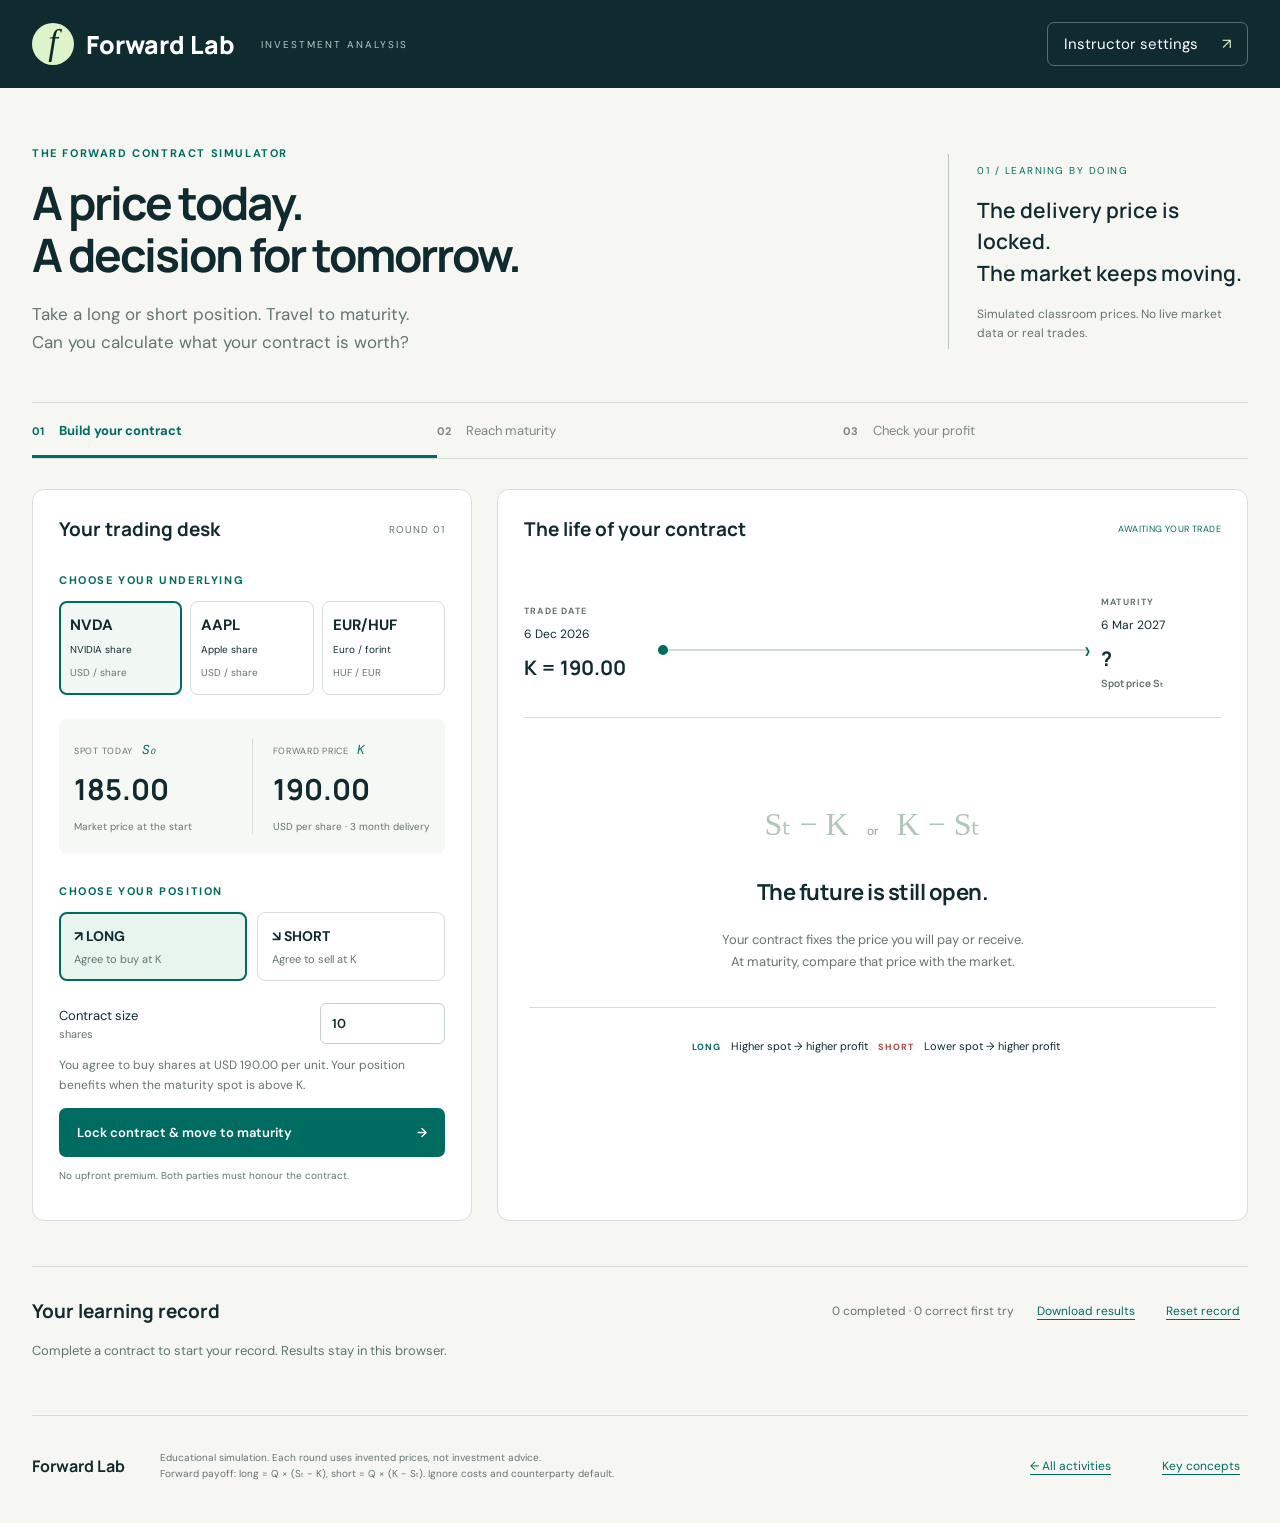
==== forward-lab/index.html @ b8fe4062 "Add files via upload" ====
<!DOCTYPE html><html lang="en"><head><meta charset="UTF-8"><meta name="viewport" content="width=device-width,initial-scale=1"><title>Forward Lab · Trade, wait, calculate</title><meta name="description" content="A classroom simulator for long and short forward positions. Choose a trade, move to maturity, and calculate your profit."><link rel="stylesheet" href="style.css"></head><body>
<header><a class="brand" href="../" aria-label="Back to BGE Learning Lab"><span class="mark">f</span>Forward Lab<span class="tag">INVESTMENT ANALYSIS</span></a><button id="teacherToggle" class="header-button" aria-expanded="false">Instructor settings <span>↗</span></button></header>
<main><section class="intro"><div><div class="eyebrow">THE FORWARD CONTRACT SIMULATOR</div><h1>A price today.<br>A decision for tomorrow.</h1><p>Take a long or short position. Travel to maturity.<br>Can you calculate what your contract is worth?</p></div><aside class="intro-note"><span>01 / LEARNING BY DOING</span><p>The delivery price is locked.<br>The market keeps moving.</p><small>Simulated classroom prices. No live market data or real trades.</small></aside></section>
<section id="teacherPanel" class="teacher" hidden><h2>Set up a classroom scenario</h2><p>Changes apply to the next contract. All prices must use the quote currency shown below.</p><div class="teacher-grid"><label>Spot price today<input id="customSpot" type="number" min="0.01" step="0.01"></label><label>Forward delivery price<input id="customK" type="number" min="0.01" step="0.01"></label><label>Maturity scenario<select id="scenario"><option value="random">Random market move</option><option value="up">Market rises</option><option value="down">Market falls</option><option value="flat">Spot equals delivery price</option><option value="custom">Custom maturity spot</option></select></label><label>Custom maturity spot<input id="customST" type="number" min="0" step="0.01" value="200"></label><label>Contract horizon<select id="horizon"><option value="1">1 month</option><option value="3" selected>3 months</option><option value="6">6 months</option></select></label><label>Travel animation<select id="speed"><option value="4">4 seconds</option><option value="8">8 seconds</option><option value="0">Instant</option></select></label></div><p class="fine">The quoted forward price is an input, not a forecast. This exercise does not model dividends, financing, margin or fees.</p></section>
<nav class="steps" aria-label="Trade stages"><span id="step1" class="active"><b>01</b> Build your contract</span><span id="step2"><b>02</b> Reach maturity</span><span id="step3"><b>03</b> Check your profit</span></nav>
<div class="workspace"><section class="trade-section"><div class="section-head"><h2>Your trading desk</h2><span id="roundLabel">ROUND 01</span></div><fieldset id="contractInputs"><legend class="sr-only">Contract choices</legend><label class="label">CHOOSE YOUR UNDERLYING</label><div class="assets" role="group" aria-label="Underlying asset"><button data-asset="nvda" class="asset selected" aria-pressed="true"><b>NVDA</b><span>NVIDIA share</span><small>USD / share</small></button><button data-asset="aapl" class="asset" aria-pressed="false"><b>AAPL</b><span>Apple share</span><small>USD / share</small></button><button data-asset="eurhuf" class="asset" aria-pressed="false"><b>EUR/HUF</b><span>Euro / forint</span><small>HUF / EUR</small></button></div>
<div class="quotes"><div><span>SPOT TODAY <i>S₀</i></span><strong id="spotPrice"></strong><small>Market price at the start</small></div><div><span>FORWARD PRICE <i>K</i></span><strong id="forwardPrice"></strong><small id="forwardTenor">Fixed for delivery in 3 months</small></div></div><label class="label">CHOOSE YOUR POSITION</label><div class="positions"><button id="longBtn" class="position selected" aria-pressed="true"><b>↗ LONG</b><span>Agree to buy at K</span></button><button id="shortBtn" class="position" aria-pressed="false"><b>↘ SHORT</b><span>Agree to sell at K</span></button></div><div class="size-row"><label for="quantity">Contract size <span id="unitText">shares</span></label><input id="quantity" type="number" value="10" min="1" max="1000000" step="1"></div><p id="positionHint" class="hint"></p></fieldset><button id="tradeButton" class="primary">Lock contract & move to maturity <span>→</span></button><p class="fine" id="contractNote">No upfront premium. Both parties must honour the contract.</p><div id="deskMessage" class="desk-message" role="status"></div></section>
<section class="outcome-section"><div class="section-head"><h2>The life of your contract</h2><span id="marketStatus" class="status">AWAITING YOUR TRADE</span></div><div class="timeline"><div><b>TRADE DATE</b><span id="startDate"></span><strong id="timelineK"></strong></div><div class="track"><span id="traveller"></span></div><div><b>MATURITY</b><span id="endDate"></span><strong id="maturityPrice">? <small>Spot price Sₜ</small></strong></div></div>
<div id="emptyState" class="empty-state"><div class="empty-symbol">Sₜ − K<span>or</span>K − Sₜ</div><h3>The future is still open.</h3><p>Your contract fixes the price you will pay or receive.<br>At maturity, compare that price with the market.</p><div class="rule"><span>LONG</span> Higher spot → higher profit <span>SHORT</span> Lower spot → higher profit</div></div>
<div id="travelling" hidden class="travel-state"><span class="pulse"></span><h3>Time is passing. Your delivery price stays fixed.</h3><p id="travelText"></p><button id="skipButton" class="secondary">Skip to maturity →</button></div>
<div id="question" hidden><div class="maturity-callout"><span>THE MARKET HAS MOVED</span><h3 id="outcomeTitle"></h3><p id="outcomeDescription"></p></div><form id="answerForm"><label for="answer">What is your total profit or loss?</label><div class="answer-row"><input id="answer" type="text" inputmode="decimal" placeholder="e.g. −250" autocomplete="off" required><span id="answerCurrency">USD</span><button class="primary" id="checkButton" type="submit">Check answer</button></div><small>Enter a negative number for a loss. Answers within ±2% are accepted (minimum tolerance: 0.01). No thousands separators.</small></form><div id="feedback" role="status" aria-live="polite"></div><button id="revealButton" class="text-button">Show the solution</button></div>
<div id="solution" hidden><div id="resultBanner" class="result-banner"></div><div class="equation" id="equation"></div><div id="explanation" class="explanation"></div><div id="chart" class="chart" role="img"></div><p class="fine">The chart shows the contract payoff per unit. The calculation above includes the full contract size.</p><button id="nextButton" class="primary">Try another contract <span>→</span></button></div></section></div>
<section class="history"><div class="section-head"><h2>Your learning record</h2><div><span id="score">0 completed</span><button class="text-button" id="exportButton">Download results</button><button class="text-button" id="clearButton">Reset record</button></div></div><p id="historyEmpty">Complete a contract to start your record. Results stay in this browser.</p><div class="table-wrap"><table id="historyTable" hidden><thead><tr><th>Round</th><th>Asset</th><th>Position</th><th>K</th><th>Sₜ</th><th>Size</th><th>Total P/L</th><th>First try</th></tr></thead><tbody id="historyBody"></tbody></table></div></section>
<footer><b>Forward Lab</b><p>Educational simulation. Each round uses invented prices, not investment advice.<br>Forward payoff: long = Q × (Sₜ − K), short = Q × (K − Sₜ). Ignore costs and counterparty default.</p><a class="text-button" href="../">← All activities</a><button id="helpButton" class="text-button">Key concepts</button></footer>
<dialog id="help"><button id="closeHelp" class="close" aria-label="Close">×</button><h2>Three prices, one contract</h2><p><b>S₀: spot today.</b> The price for an immediate transaction at the trade date.</p><p><b>K: delivery price.</b> Agreed now for a compulsory exchange at maturity. It stays fixed for this contract.</p><p><b>Sₜ: spot at maturity.</b> The market price when the contract expires. This is the price you compare with K.</p><p><b>Long:</b> you agree to buy. Payoff per unit = Sₜ − K.</p><p><b>Short:</b> you agree to sell. Payoff per unit = K − Sₜ.</p><p>For EUR/HUF, the underlying is EUR and all profits are in HUF. For shares, all profits are in USD. The opening spot price is context and does not enter the terminal forward payoff.</p><p>We use a cash-settled illustration. The payment equals the economic payoff of physical delivery. A newly agreed fair forward has zero initial value. This simulator takes its quoted delivery price as given.</p></dialog>
</main><script src="app.js"></script></body></html>
---- forward-lab/style.css ----
@import url('https://fonts.googleapis.com/css2?family=DM+Sans:wght@400;500;600;700&family=Manrope:wght@400;500;600;700;800&display=swap');
:root{--ink:#102b30;--muted:#637473;--teal:#006b60;--green:#1c805d;--red:#b1443f;--line:#d7ded9;--paper:#f6f7f2}*{box-sizing:border-box}body{margin:0;background:var(--paper);color:var(--ink);font:15px 'DM Sans',Arial,sans-serif}button,input,select{font:inherit}button{cursor:pointer}button:disabled{cursor:default;opacity:.6}button:focus-visible,input:focus-visible,select:focus-visible,a:focus-visible{outline:3px solid #dfaa3e;outline-offset:4px}header{background:var(--ink);height:88px;display:flex;align-items:center;justify-content:space-between;padding:0 max(32px,calc((100vw - 1320px)/2));color:white}.brand{display:flex;gap:12px;align-items:center;text-decoration:none;color:white;font:800 25px Manrope,Arial}.mark{font:italic 35px Georgia;background:#ddf3c9;color:var(--ink);width:42px;height:42px;text-align:center;border-radius:50%}.tag{font:10px 'DM Sans',Arial;letter-spacing:2px;margin-left:14px;color:#b6cbc6}.header-button{border:1px solid #55706f;background:transparent;border-radius:7px;padding:11px 16px;color:white}.header-button span{margin-left:20px;color:#ddf3c9}main{max-width:1320px;margin:auto;padding:0 32px}.intro{padding:58px 0 46px;display:flex;justify-content:space-between;gap:40px;align-items:center}.eyebrow,.label{letter-spacing:1.6px;font-size:11px;font-weight:700;color:var(--teal)}h1{font:700 clamp(35px,3.6vw,53px)/1.12 Manrope,Arial;letter-spacing:-2px;margin:17px 0 20px}p{line-height:1.65}.intro p{font-size:17px;color:var(--muted);margin-bottom:0}.intro-note{border-left:1px solid #b6c8bd;padding:5px 0 5px 28px;max-width:300px}.intro-note>span{font-size:10px;letter-spacing:1.5px;color:var(--teal)}.intro-note p{font:600 21px/1.5 Manrope,Arial;color:var(--ink);margin:16px 0}.intro-note small{font-size:12px;color:var(--muted);line-height:1.6;display:block}.steps{display:flex;border-top:1px solid var(--line);border-bottom:1px solid var(--line);margin-bottom:30px}.steps>span{flex:1;padding:19px 0;font-size:13px;color:#7b8883}.steps b{font-size:11px;margin-right:12px}.steps .active{color:var(--teal);box-shadow:inset 0 -3px var(--teal);font-weight:bold}.workspace{display:grid;grid-template-columns:440px 1fr;gap:25px}.trade-section,.outcome-section{background:white;border:1px solid var(--line);border-radius:12px;padding:26px;min-width:0}.section-head{display:flex;align-items:center;justify-content:space-between;gap:12px;margin-bottom:27px}h2{font:700 19px Manrope,Arial;margin:0}.section-head>span{font-size:10px;letter-spacing:1px;color:var(--muted)}fieldset{border:0;padding:0;margin:0;min-width:0}.assets{display:flex;gap:8px;margin:12px 0 24px}.asset{flex:1;background:white;border:1px solid var(--line);border-radius:8px;text-align:left;padding:13px 10px;color:var(--ink)}.asset b{display:block;font-size:15px}.asset span{display:block;font-size:10px;margin:8px 0 5px}.asset small{color:var(--muted);font-size:10px}.asset.selected{border:2px solid var(--teal);padding:12px 9px;background:#f1f8f4}.quotes{display:flex;gap:20px;background:#f6f8f5;padding:20px 15px;margin-bottom:26px;border-radius:8px}.quotes>div{flex:1}.quotes>div+div{border-left:1px solid var(--line);padding-left:20px}.quotes span{font-size:9px;letter-spacing:.7px;color:var(--muted)}.quotes i{font-size:13px;color:var(--teal);padding-left:6px}.quotes strong{font:700 29px Manrope,Arial;display:block;margin:10px 0}.quotes small{display:block;font-size:10px;color:var(--muted);line-height:1.5}.positions{display:flex;gap:10px;margin:12px 0 22px}.position{flex:1;padding:14px;border-radius:8px;background:white;border:1px solid var(--line);text-align:left;color:var(--ink)}.position b{display:block;font-size:14px}.position span{display:block;font-size:11px;margin-top:7px;color:var(--muted)}.position.selected{background:#e8f4ee;border:2px solid var(--teal);padding:13px}.position#shortBtn.selected{background:#fcf0ec;border-color:var(--red)}.size-row{display:flex;justify-content:space-between;align-items:center;font-size:13px}.size-row label span{display:block;color:var(--muted);font-size:11px;margin-top:3px}input,select{border:1px solid #c4d2c9;border-radius:6px;padding:11px;background:white;color:var(--ink);min-width:0}.size-row input{width:125px;font-weight:600}.hint{font-size:12px;color:var(--muted);min-height:40px}.primary{display:flex;justify-content:space-between;gap:14px;align-items:center;background:var(--teal);border:0;color:white;padding:16px 18px;border-radius:7px;font-weight:600;font-size:13px;transition:background .2s}.primary:hover{background:#004d46}#tradeButton,#nextButton{width:100%}.fine{font-size:10px;color:var(--muted);line-height:1.7}.status{font-size:9px!important;color:var(--teal)!important;letter-spacing:.4px!important}.timeline{display:flex;align-items:center;gap:14px;margin:10px 0 32px;padding:21px 0 27px;border-bottom:1px solid var(--line)}.timeline>div:not(.track){min-width:120px}.timeline b{font-size:9px;letter-spacing:1.2px;color:var(--muted)}.timeline span:not(#traveller){display:block;font-size:12px;margin-top:7px}.timeline strong{display:block;font:700 20px Manrope,Arial;margin-top:12px}.timeline small{font-size:10px;display:block;color:var(--muted);margin-top:4px}.track{flex:1;height:2px;background:#d1ded5;position:relative;margin-top:20px}.track:after{content:'›';position:absolute;right:-4px;top:-15px;color:var(--teal);font-size:25px}#traveller{display:block;width:10px;height:10px;position:absolute;top:-4px;left:0;background:var(--teal);border-radius:50%}.empty-state{text-align:center;padding:35px 5px 5px}.empty-symbol{font:500 32px Georgia;color:#b0c6b9;margin:20px 0 34px}.empty-symbol span{font:12px 'DM Sans',Arial;margin:0 18px;color:#8e9e92}h3{font:700 22px Manrope,Arial;letter-spacing:-.5px}.empty-state p{font-size:13px;color:var(--muted)}.rule{font-size:11px;line-height:2.7;border-top:1px solid var(--line);padding-top:24px;margin-top:35px}.rule span{font-size:9px;letter-spacing:1px;font-weight:bold;color:var(--teal);margin:0 7px}.rule span:nth-child(2){color:var(--red)}.travel-state{text-align:center;padding:50px 12px}.travel-state p{color:var(--muted)}.pulse{display:inline-block;width:24px;height:24px;background:#b5d5c2;border-radius:50%;animation:pulse 1s infinite}@keyframes pulse{50%{transform:scale(1.5);opacity:.3}}.secondary{background:white;border:1px solid var(--teal);padding:12px 20px;border-radius:6px;color:var(--teal)}.maturity-callout>span{font-size:10px;color:var(--teal);letter-spacing:1.3px}.maturity-callout h3{margin:12px 0;font-size:26px}.maturity-callout p{color:var(--muted);font-size:13px}form{margin-top:24px}form label{font-weight:700;font-size:15px;display:block;margin-bottom:13px}.answer-row{display:flex;align-items:center;gap:10px}.answer-row input{width:140px;flex:1;font-size:20px}.answer-row>span{font-size:12px}form small{font-size:10px;color:var(--muted);display:block;margin-top:12px}#feedback{margin-top:16px;font-size:13px;line-height:1.6}.text-button{background:transparent;border:0;color:var(--teal);font-size:12px;text-decoration:underline;text-underline-offset:4px;padding:8px}.result-banner{font:700 25px Manrope,Arial;margin-bottom:16px}.positive{color:var(--green)}.negative{color:var(--red)}.equation{font:600 18px/1.8 Manrope,Arial;background:#f4f7f1;border-left:3px solid var(--teal);padding:14px 17px;margin-bottom:16px}.explanation{font-size:13px;line-height:1.7;color:var(--muted)}.chart svg{width:100%;height:auto;display:block;margin-top:15px}.history{margin-top:45px;padding-top:28px;border-top:1px solid var(--line)}.history .section-head{margin-bottom:12px}.history .section-head>div{display:flex;align-items:center;gap:15px}.history #score{font-size:12px;color:var(--muted)}#historyEmpty{font-size:13px;color:var(--muted)}.table-wrap{overflow:auto}table{width:100%;border-collapse:collapse;text-align:left;font-size:12px}th{font-size:10px;letter-spacing:.4px;color:var(--muted);padding:15px 10px;border-bottom:1px solid var(--line)}td{padding:15px 10px;border-bottom:1px solid var(--line);white-space:nowrap}footer{display:flex;align-items:center;gap:35px;margin:40px 0 30px;border-top:1px solid var(--line);padding-top:24px}footer b{font:700 16px Manrope,Arial;white-space:nowrap}footer p{font-size:10px;color:var(--muted);flex:1}.teacher{background:#e9f0e6;padding:25px;border-radius:10px;margin-bottom:30px}.teacher p{font-size:12px}.teacher-grid{display:grid;grid-template-columns:repeat(3,1fr);gap:16px}.teacher label{font-size:12px}.teacher input,.teacher select{display:block;width:100%;margin-top:7px}.desk-message{font-size:12px;line-height:1.7;color:var(--red)}dialog{max-width:650px;width:90%;border:0;border-radius:12px;padding:35px;color:var(--ink);box-shadow:0 20px 100px #0003}dialog::backdrop{background:#102b30aa}dialog p{font-size:14px}.close{float:right;border:0;background:none;font-size:28px;color:var(--ink)}[hidden]{display:none!important}.sr-only{position:absolute;width:1px;height:1px;overflow:hidden;clip:rect(0,0,0,0)}@media(max-width:1050px){.workspace{grid-template-columns:380px 1fr}.trade-section,.outcome-section{padding:20px}.answer-row{flex-wrap:wrap}.answer-row .primary{width:100%}.intro-note{max-width:240px}.timeline{gap:7px}.timeline>div:not(.track){min-width:100px}}@media(max-width:800px){header{height:72px;padding:0 20px}.brand{font-size:20px}.tag{display:none}.header-button{font-size:11px;padding:10px}.header-button span{display:none}main{padding:0 20px}.intro{padding:35px 0;gap:20px}.intro-note{display:none}h1{font-size:40px}.intro p{font-size:14px}.steps>span{font-size:10px;padding:16px 5px}.steps b{margin-right:4px}.workspace{grid-template-columns:1fr}.teacher-grid{grid-template-columns:1fr 1fr}.history .section-head{align-items:flex-start;flex-direction:column}.history .section-head>div{gap:8px}footer{gap:15px;flex-wrap:wrap}footer p{min-width:200px}.empty-state{padding:15px 0}.timeline .track{min-width:40px}}@media(prefers-reduced-motion:reduce){*{animation:none!important;transition:none!important}}
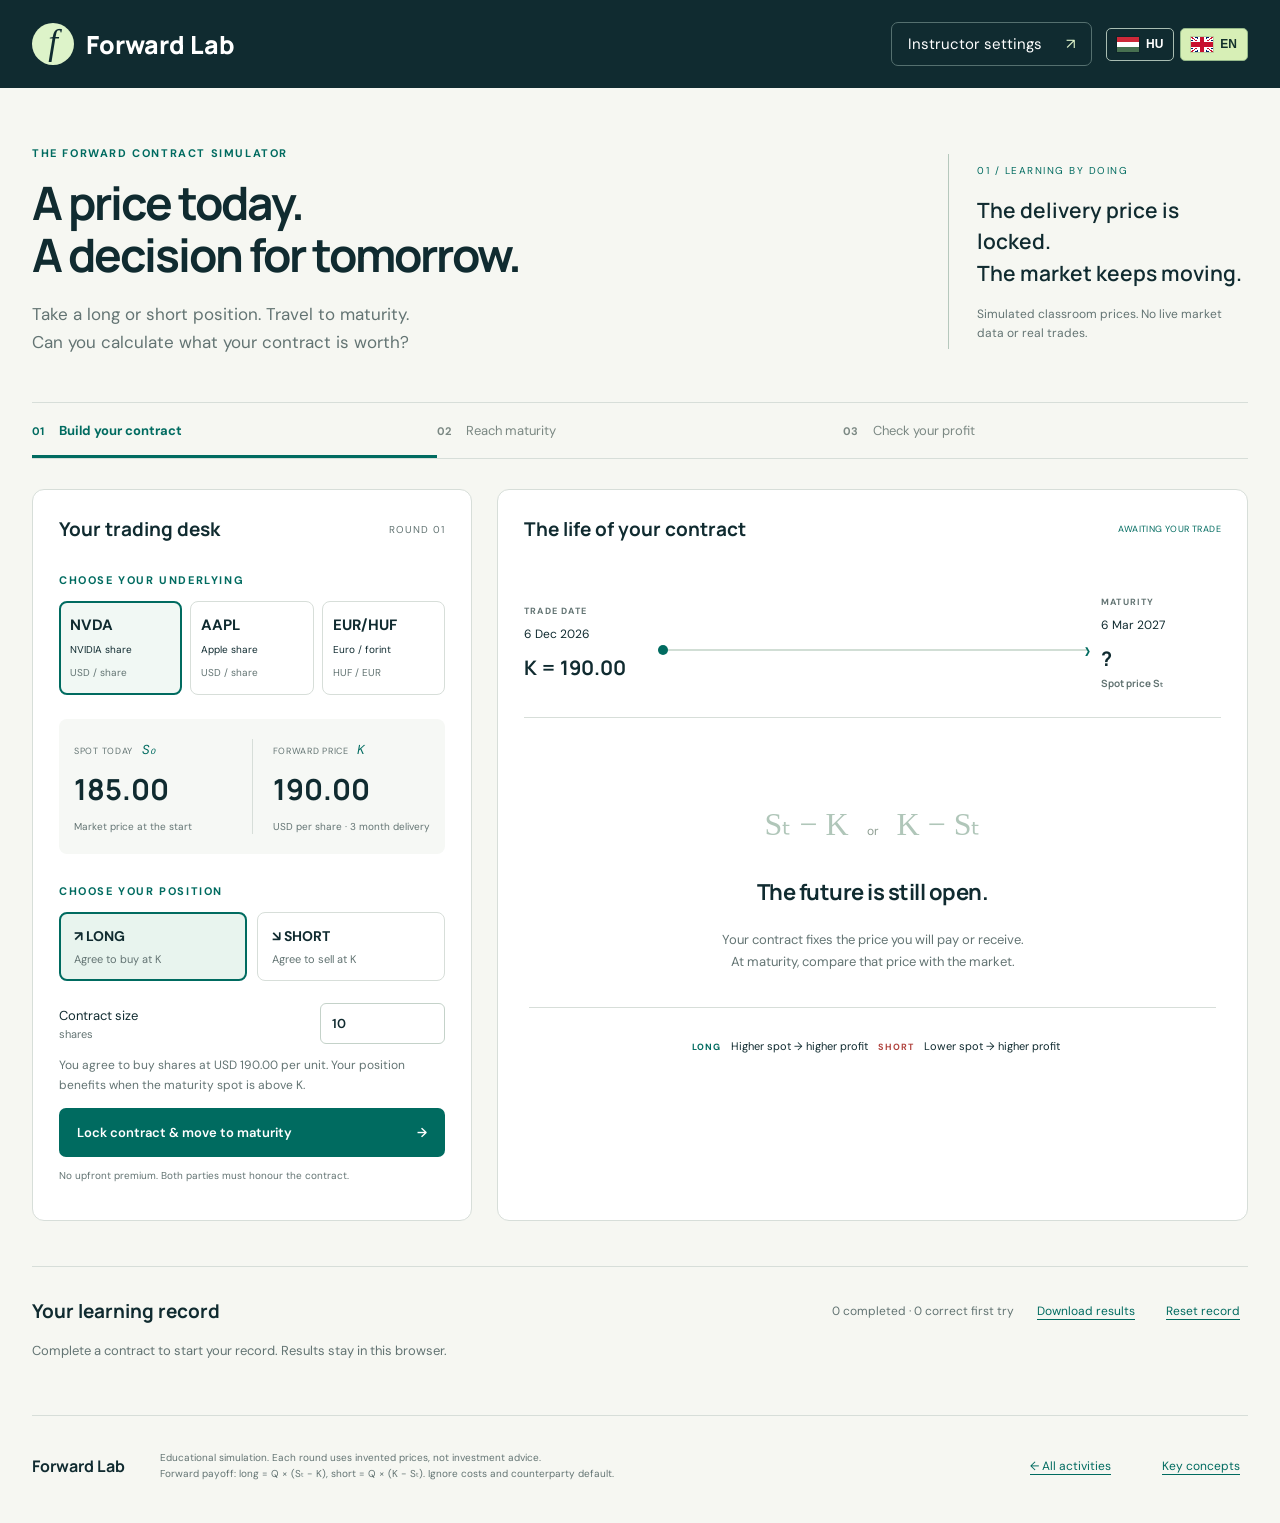
==== commit 28036237: "Add files via upload" ====
--- a/forward-lab/index.html
+++ b/forward-lab/index.html
@@ -1,5 +1,5 @@
-<!DOCTYPE html><html lang="en"><head><meta charset="UTF-8"><meta name="viewport" content="width=device-width,initial-scale=1"><title>Forward Lab · Trade, wait, calculate</title><meta name="description" content="A classroom simulator for long and short forward positions. Choose a trade, move to maturity, and calculate your profit."><link rel="stylesheet" href="style.css"></head><body>
-<header><a class="brand" href="../" aria-label="Back to BGE Learning Lab"><span class="mark">f</span>Forward Lab<span class="tag">INVESTMENT ANALYSIS</span></a><button id="teacherToggle" class="header-button" aria-expanded="false">Instructor settings <span>↗</span></button></header>
+<!DOCTYPE html><html lang="en"><head><meta charset="UTF-8"><meta name="viewport" content="width=device-width,initial-scale=1"><title>Forward Lab · Trade, wait, calculate</title><meta name="description" content="A classroom simulator for long and short forward positions. Choose a trade, move to maturity, and calculate your profit."><link rel="stylesheet" href="style.css"><link rel="stylesheet" href="../language.css"></head><body>
+<header><a class="brand" href="../" aria-label="Back to BGE Learning Lab"><span class="mark">f</span>Forward Lab</a><div style="display:flex;align-items:center;gap:14px"><button id="teacherToggle" class="header-button" aria-expanded="false">Instructor settings <span>↗</span></button><div class="language-picker" aria-label="Language"><button type="button" data-lang="hu" aria-label="Magyar"><span class="flag flag-hu" aria-hidden="true"></span>HU</button><button type="button" data-lang="en" aria-label="English"><span class="flag flag-gb" aria-hidden="true"></span>EN</button></div></div></header>
 <main><section class="intro"><div><div class="eyebrow">THE FORWARD CONTRACT SIMULATOR</div><h1>A price today.<br>A decision for tomorrow.</h1><p>Take a long or short position. Travel to maturity.<br>Can you calculate what your contract is worth?</p></div><aside class="intro-note"><span>01 / LEARNING BY DOING</span><p>The delivery price is locked.<br>The market keeps moving.</p><small>Simulated classroom prices. No live market data or real trades.</small></aside></section>
 <section id="teacherPanel" class="teacher" hidden><h2>Set up a classroom scenario</h2><p>Changes apply to the next contract. All prices must use the quote currency shown below.</p><div class="teacher-grid"><label>Spot price today<input id="customSpot" type="number" min="0.01" step="0.01"></label><label>Forward delivery price<input id="customK" type="number" min="0.01" step="0.01"></label><label>Maturity scenario<select id="scenario"><option value="random">Random market move</option><option value="up">Market rises</option><option value="down">Market falls</option><option value="flat">Spot equals delivery price</option><option value="custom">Custom maturity spot</option></select></label><label>Custom maturity spot<input id="customST" type="number" min="0" step="0.01" value="200"></label><label>Contract horizon<select id="horizon"><option value="1">1 month</option><option value="3" selected>3 months</option><option value="6">6 months</option></select></label><label>Travel animation<select id="speed"><option value="4">4 seconds</option><option value="8">8 seconds</option><option value="0">Instant</option></select></label></div><p class="fine">The quoted forward price is an input, not a forecast. This exercise does not model dividends, financing, margin or fees.</p></section>
 <nav class="steps" aria-label="Trade stages"><span id="step1" class="active"><b>01</b> Build your contract</span><span id="step2"><b>02</b> Reach maturity</span><span id="step3"><b>03</b> Check your profit</span></nav>
@@ -13,4 +13,4 @@
 <section class="history"><div class="section-head"><h2>Your learning record</h2><div><span id="score">0 completed</span><button class="text-button" id="exportButton">Download results</button><button class="text-button" id="clearButton">Reset record</button></div></div><p id="historyEmpty">Complete a contract to start your record. Results stay in this browser.</p><div class="table-wrap"><table id="historyTable" hidden><thead><tr><th>Round</th><th>Asset</th><th>Position</th><th>K</th><th>Sₜ</th><th>Size</th><th>Total P/L</th><th>First try</th></tr></thead><tbody id="historyBody"></tbody></table></div></section>
 <footer><b>Forward Lab</b><p>Educational simulation. Each round uses invented prices, not investment advice.<br>Forward payoff: long = Q × (Sₜ − K), short = Q × (K − Sₜ). Ignore costs and counterparty default.</p><a class="text-button" href="../">← All activities</a><button id="helpButton" class="text-button">Key concepts</button></footer>
 <dialog id="help"><button id="closeHelp" class="close" aria-label="Close">×</button><h2>Three prices, one contract</h2><p><b>S₀: spot today.</b> The price for an immediate transaction at the trade date.</p><p><b>K: delivery price.</b> Agreed now for a compulsory exchange at maturity. It stays fixed for this contract.</p><p><b>Sₜ: spot at maturity.</b> The market price when the contract expires. This is the price you compare with K.</p><p><b>Long:</b> you agree to buy. Payoff per unit = Sₜ − K.</p><p><b>Short:</b> you agree to sell. Payoff per unit = K − Sₜ.</p><p>For EUR/HUF, the underlying is EUR and all profits are in HUF. For shares, all profits are in USD. The opening spot price is context and does not enter the terminal forward payoff.</p><p>We use a cash-settled illustration. The payment equals the economic payoff of physical delivery. A newly agreed fair forward has zero initial value. This simulator takes its quoted delivery price as given.</p></dialog>
-</main><script src="app.js"></script></body></html>
+</main><script src="app.js"></script><script src="../language.js"></script></body></html>
--- a/language.css
+++ b/language.css
@@ -0,0 +1 @@
+.language-picker{display:flex;gap:6px;align-items:center;flex-shrink:0}.language-picker button{display:flex;align-items:center;gap:7px;padding:8px 10px;border:1px solid #a9bdb2;border-radius:5px;background:transparent;color:inherit;font:600 12px Arial;cursor:pointer}.language-picker button[aria-pressed="true"]{background:#d7efb6;color:#12302b;border-color:#96b98a}.flag{display:inline-block;width:22px;height:15px;box-shadow:0 0 0 1px #0002;flex-shrink:0}.flag-hu{background:linear-gradient(#ce2939 0 33.333%,white 33.333% 66.666%,#477050 66.666%)}.flag-gb{background-color:#012169;background-image:linear-gradient(90deg,transparent 40%,#c8102e 40% 60%,transparent 60%),linear-gradient(transparent 35%,#c8102e 35% 65%,transparent 65%),linear-gradient(90deg,transparent 33%,white 33% 67%,transparent 67%),linear-gradient(transparent 25%,white 25% 75%,transparent 75%),linear-gradient(34deg,transparent 42%,white 42% 48%,#c8102e 48% 52%,white 52% 58%,transparent 58%),linear-gradient(-34deg,transparent 42%,white 42% 48%,#c8102e 48% 52%,white 52% 58%,transparent 58%)}header .tag{display:none}@media(max-width:500px){.language-picker button{padding:7px}.language-picker{gap:4px}.brand-name{font-size:11px}.header-button{font-size:10px;padding:8px}.brand .mark{display:none}header{gap:10px}header .brand{font-size:17px}}
